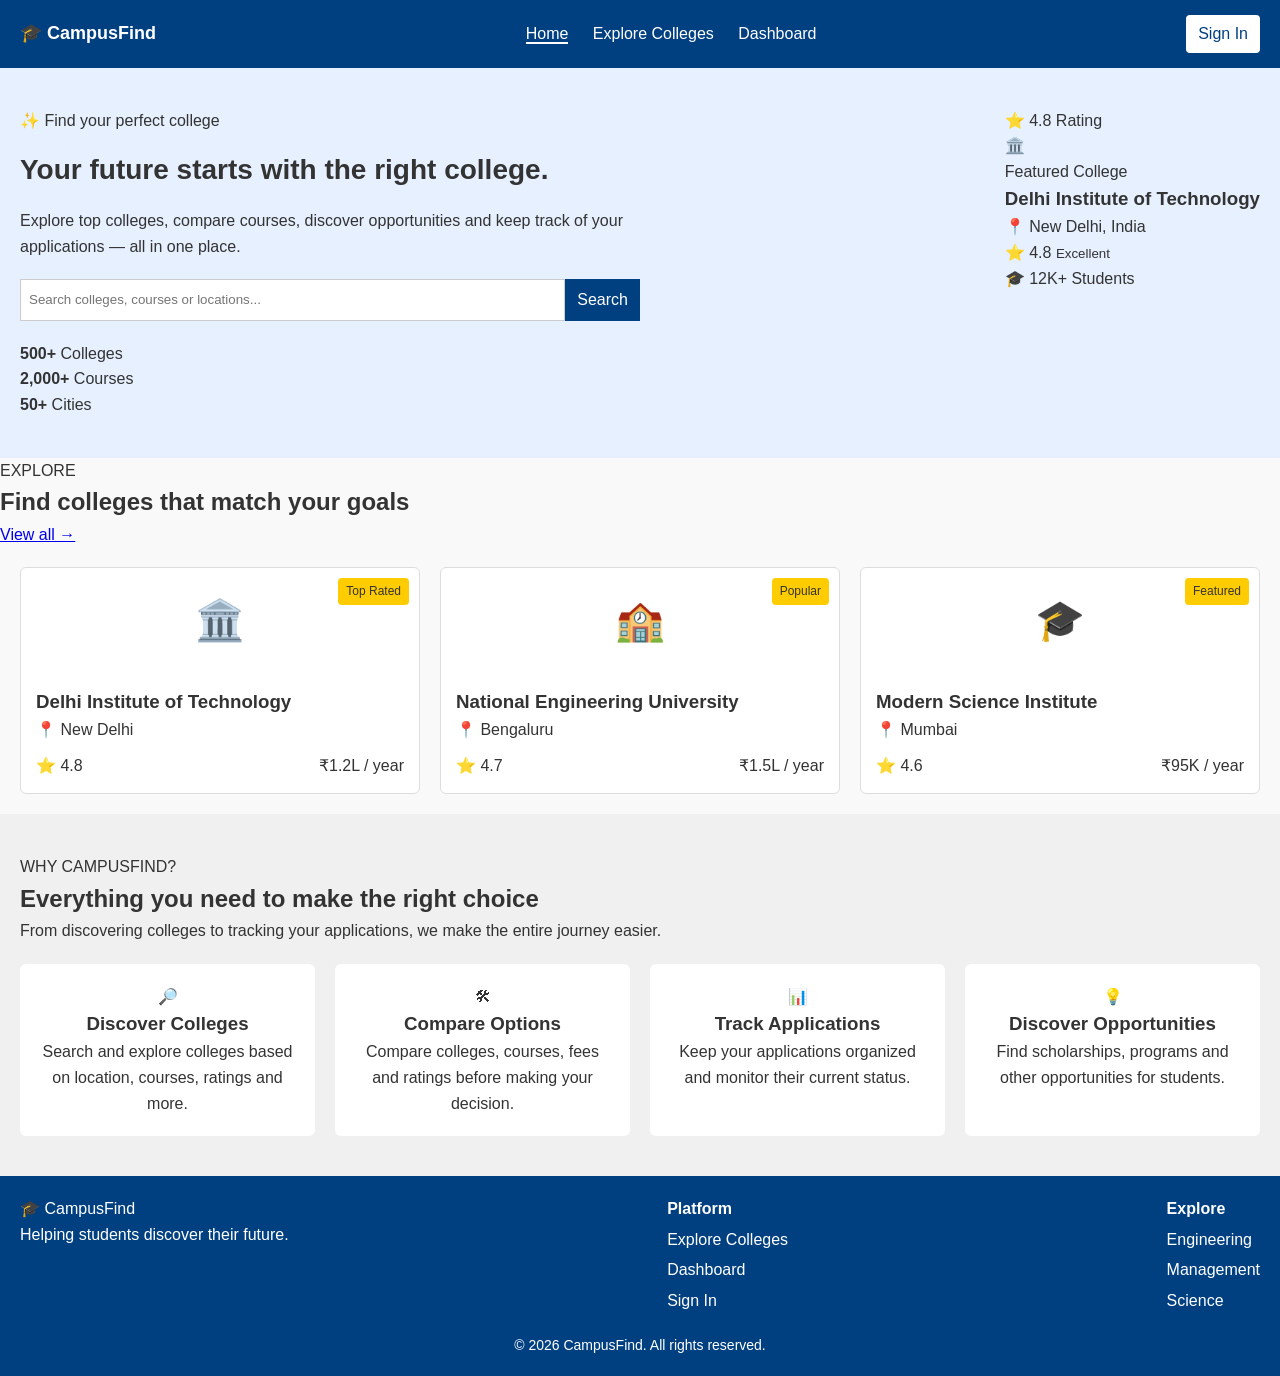
==== index.html @ fdd9dce4 "Made Login Page" ====
<!DOCTYPE html>
<html lang="en">
<head>
    <meta charset="UTF-8">
    <meta name="viewport" content="width=device-width, initial-scale=1.0">
    <title>CampusFind - Discover Your Future</title>
    <link rel="stylesheet" href="styleindex.css">
</head>

<body>

<header class="navbar">
    <div class="logo">
        <span>&#127891;</span> CampusFind
    </div>

    <nav>
        <a href="index.html" class="active">Home</a>
        <a href="colleges.html">Explore Colleges</a>
        <a href="dashboard.html">Dashboard</a>
    </nav>

    <a href="login.html" class="login-btn" target="_blank">Sign In</a>
</header>


<main>

<section class="hero">

    <div class="hero-content">

        <span class="badge">&#x2728; Find your perfect college</span>

        <h1>
            Your future starts
            <span>with the right college.</span>
        </h1>

        <p>
            Explore top colleges, compare courses, discover opportunities
            and keep track of your applications — all in one place.
        </p>

        <div class="search-box">
            <input type="text" placeholder="Search colleges, courses or locations...">
            <a href="colleges.html">Search</a>
        </div>

        <div class="hero-stats">

            <div>
                <strong>500+</strong>
                <span>Colleges</span>
            </div>

            <div>
                <strong>2,000+</strong>
                <span>Courses</span>
            </div>

            <div>
                <strong>50+</strong>
                <span>Cities</span>
            </div>

        </div>

    </div>

    <div class="hero-visual">

        <div class="floating-card card-one">
            &#x2B50; 4.8 Rating
        </div>

        <div class="college-preview">

            <div class="preview-image">
                🏛️
            </div>

            <div class="preview-content">
                <span>Featured College</span>
                <h3>Delhi Institute of Technology</h3>

                <p>&#128205; New Delhi, India</p>

                <div class="rating">
                    &#x2B50; 4.8 <small>Excellent</small>
                </div>
            </div>

        </div>

        <div class="floating-card card-two">
            &#127891; 12K+ Students
        </div>

    </div>

</section>


<section class="section">

    <div class="section-heading">
        <div>
            <span class="section-label">EXPLORE</span>
            <h2>Find colleges that match your goals</h2>
        </div>

        <a href="colleges.html" class="view-link">View all →</a>
    </div>


    <div class="college-grid">

        <article class="college-card">

            <div class="college-image blue">
                🏛️
                <span class="top-badge">Top Rated</span>
            </div>

            <div class="college-info">
                <h3>Delhi Institute of Technology</h3>
                <p>&#128205; New Delhi</p>

                <div class="card-bottom">
                    <span class="rating">&#x2B50; 4.8</span>
                    <span>₹1.2L / year</span>
                </div>
            </div>

        </article>


        <article class="college-card">

            <div class="college-image purple">
                🏫
                <span class="top-badge">Popular</span>
            </div>

            <div class="college-info">
                <h3>National Engineering University</h3>
                <p>&#128205; Bengaluru</p>

                <div class="card-bottom">
                    <span class="rating">&#x2B50; 4.7</span>
                    <span>₹1.5L / year</span>
                </div>
            </div>

        </article>


        <article class="college-card">

            <div class="college-image orange">
                &#127891;
                <span class="top-badge">Featured</span>
            </div>

            <div class="college-info">
                <h3>Modern Science Institute</h3>
                <p>&#128205; Mumbai</p>

                <div class="card-bottom">
                    <span class="rating">&#x2B50; 4.6</span>
                    <span>₹95K / year</span>
                </div>
            </div>

        </article>

    </div>

</section>


<section class="why-section">

    <div class="section-heading center">
        <span class="section-label">WHY CAMPUSFIND?</span>
        <h2>Everything you need to make the right choice</h2>
        <p>
            From discovering colleges to tracking your applications,
            we make the entire journey easier.
        </p>
    </div>


    <div class="features">

        <div class="feature">
            <div class="feature-icon">&#128270;</div>
            <h3>Discover Colleges</h3>
            <p>
                Search and explore colleges based on location,
                courses, ratings and more.
            </p>
        </div>

        <div class="feature">
            <div class="feature-icon">&#128736;</div>
            <h3>Compare Options</h3>
            <p>
                Compare colleges, courses, fees and ratings
                before making your decision.
            </p>
        </div>

        <div class="feature">
            <div class="feature-icon">&#128202;</div>
            <h3>Track Applications</h3>
            <p>
                Keep your applications organized and
                monitor their current status.
            </p>
        </div>

        <div class="feature">
            <div class="feature-icon">&#x1F4A1;</div>
            <h3>Discover Opportunities</h3>
            <p>
                Find scholarships, programs and other
                opportunities for students.
            </p>
        </div>

    </div>

</section>

</main>


<footer>

    <div class="footer-content">

        <div>
            <div class="logo">&#127891; CampusFind</div>
            <p>Helping students discover their future.</p>
        </div>

        <div>
            <h4>Platform</h4>
            <a href="colleges.html">Explore Colleges</a>
            <a href="dashboard.html">Dashboard</a>
            <a href="login.html">Sign In</a>
        </div>

        <div>
            <h4>Explore</h4>
            <a href="#">Engineering</a>
            <a href="#">Management</a>
            <a href="#">Science</a>
        </div>

    </div>

    <div class="copyright">
        &copy; 2026 CampusFind. All rights reserved.
    </div>

</footer>

</body>
</html>
---- styleindex.css ----
/* Reset default browser styles */
* {
  margin: 0;
  padding: 0;
  box-sizing: border-box;
}

/* Body styling */
body {
  font-family: Arial, sans-serif;
  line-height: 1.6;
  background: #f9f9f9;
  color: #333;
}

/* Navbar */
header.navbar {
  display: flex;
  justify-content: space-between;
  align-items: center;
  background: #004080;
  color: #fff;
  padding: 15px 20px;
}

header .logo {
  font-weight: bold;
  font-size: 18px;
}

header nav a {
  color: #fff;
  text-decoration: none;
  margin: 0 10px;
}

header nav a.active {
  border-bottom: 2px solid #fff;
}

.login-btn {
  background: #fff;
  color: #004080;
  padding: 6px 12px;
  border-radius: 4px;
  text-decoration: none;
}

/* Hero section */
.hero {
  display: flex;
  justify-content: space-between;
  padding: 40px 20px;
  background: #e6f0ff;
}

.hero-content {
  max-width: 50%;
}

.hero-content h1 {
  font-size: 28px;
  margin: 15px 0;
}

.hero-content p {
  margin-bottom: 20px;
}

.search-box {
  display: flex;
  margin-bottom: 20px;
}

.search-box input {
  flex: 1;
  padding: 8px;
  border: 1px solid #ccc;
}

.search-box a {
  background: #004080;
  color: #fff;
  padding: 8px 12px;
  text-decoration: none;
}

/* College grid */
.college-grid {
  display: flex;
  gap: 20px;
  padding: 20px;
}

.college-card {
  background: #fff;
  border: 1px solid #ddd;
  border-radius: 6px;
  overflow: hidden;
  flex: 1;
}

.college-image {
  font-size: 40px;
  text-align: center;
  padding: 20px;
  position: relative;
}

.top-badge {
  position: absolute;
  top: 10px;
  right: 10px;
  background: #ffcc00;
  padding: 4px 8px;
  font-size: 12px;
  border-radius: 4px;
}

.college-info {
  padding: 15px;
}

.card-bottom {
  display: flex;
  justify-content: space-between;
  margin-top: 10px;
}

/* Why section */
.why-section {
  background: #f0f0f0;
  padding: 40px 20px;
}

.features {
  display: flex;
  gap: 20px;
  margin-top: 20px;
}

.feature {
  background: #fff;
  padding: 20px;
  flex: 1;
  text-align: center;
  border-radius: 6px;
}

/* Footer */
footer {
  background: #004080;
  color: #fff;
  padding: 20px;
}

.footer-content {
  display: flex;
  justify-content: space-between;
  margin-bottom: 15px;
}

footer a {
  color: #fff;
  text-decoration: none;
  display: block;
  margin: 5px 0;
}

footer .copyright {
  text-align: center;
  font-size: 14px;
}
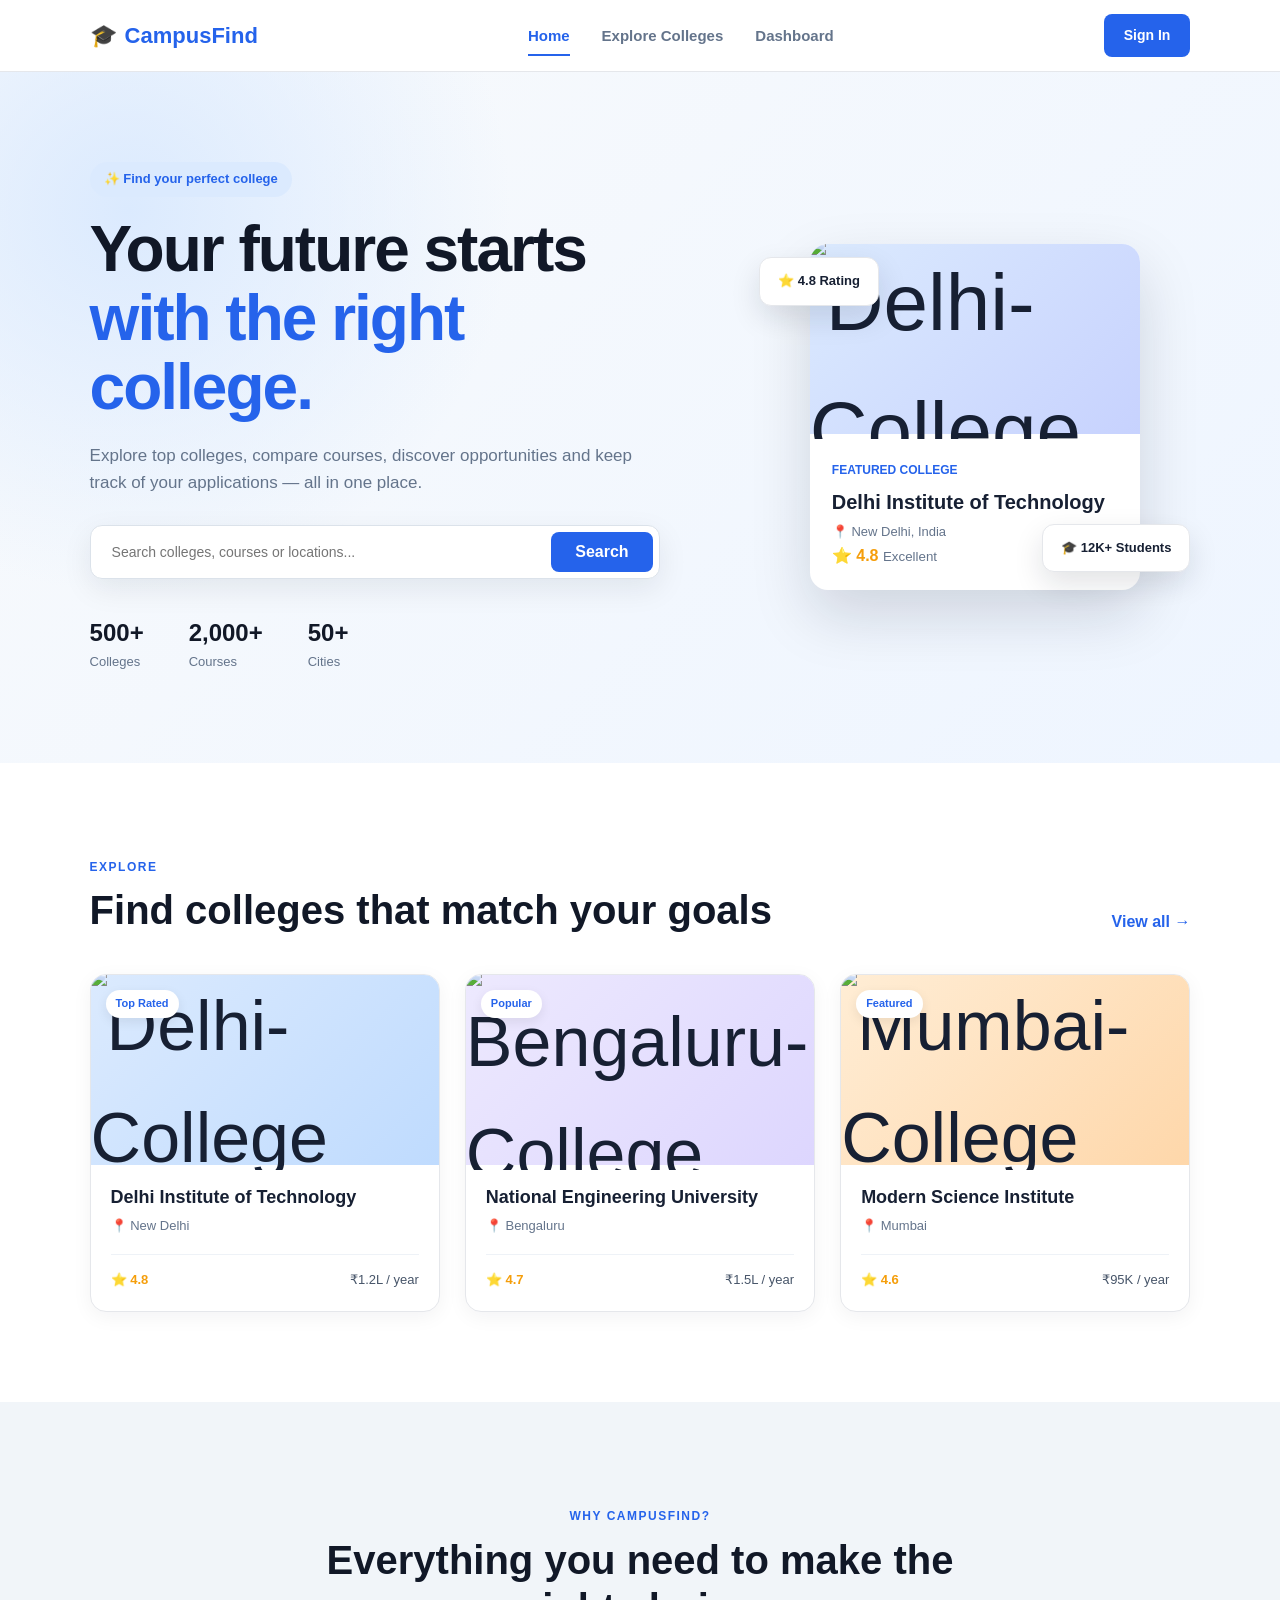
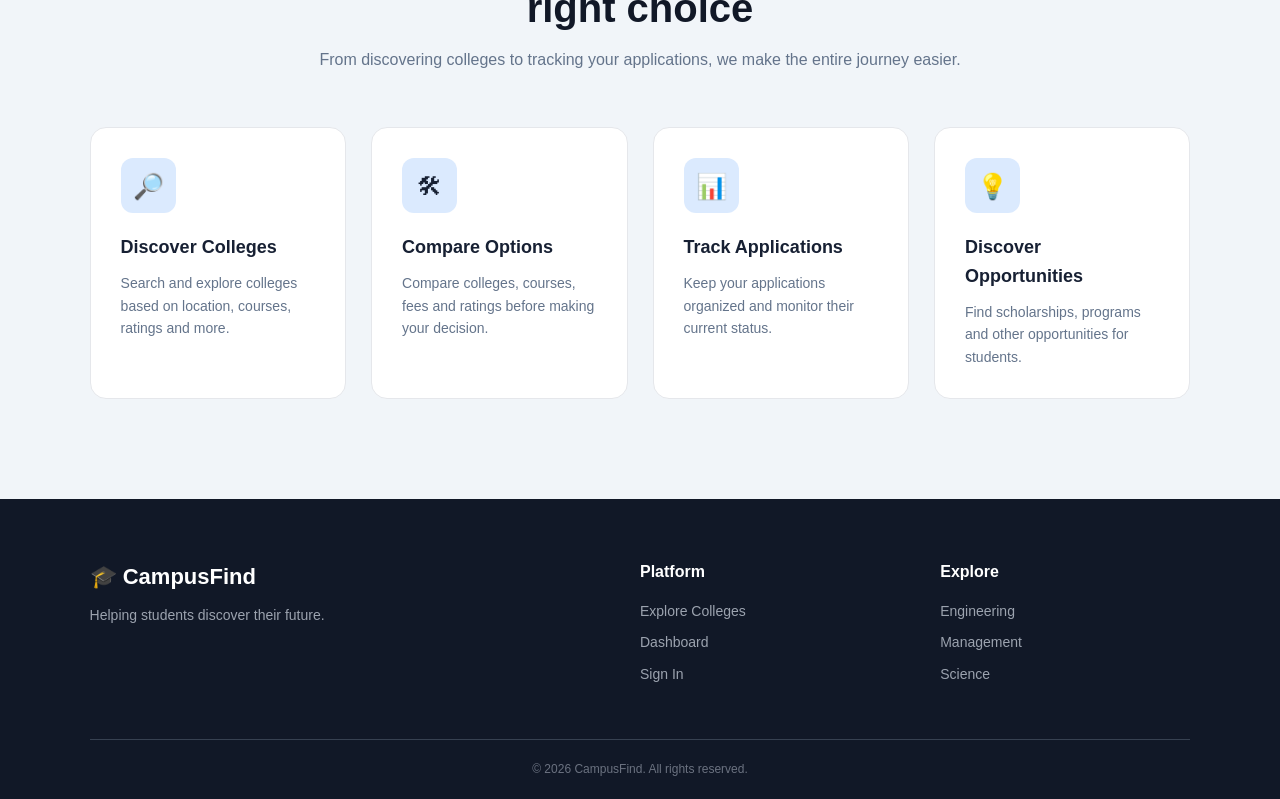
==== commit aa48079d: "Complete webpage with modified CSS" ====
--- a/index.html
+++ b/index.html
@@ -5,13 +5,16 @@
     <meta name="viewport" content="width=device-width, initial-scale=1.0">
     <title>CampusFind - Discover Your Future</title>
     <link rel="stylesheet" href="styleindex.css">
+    <link rel="preconnect" href="https://fonts.googleapis.com">
+    <link rel="preconnect" href="https://fonts.gstatic.com" crossorigin>
+    <link href="https://fonts.googleapis.com/css2?family=Poppins:ital,wght@0,100;0,200;0,300;0,400;0,500;0,600;0,700;0,800;0,900;1,100;1,200;1,300;1,400;1,500;1,600;1,700;1,800;1,900&display=swap" rel="stylesheet">
 </head>
 
 <body>
 
 <header class="navbar">
     <div class="logo">
-        <span>&#127891;</span> CampusFind
+        <span>&#127891;</span> CampusFind 
     </div>
 
     <nav>
@@ -77,7 +80,7 @@
         <div class="college-preview">
 
             <div class="preview-image">
-                🏛️
+                <img src="https://images.unsplash.com/photo-1607237138185-eedd9c632b0b?fm=jpg&q=60&w=3000&auto=format&fit=crop&ixlib=rb-4.1.0&ixid=M3wxMjA3fDB8MHxzZWFyY2h8Nnx8Y29sbGVnZSUyMGNhbXB1c3xlbnwwfHwwfHx8MA%3D%3D" alt="Delhi-College" width="100%" height="200px">
             </div>
 
             <div class="preview-content">
@@ -119,7 +122,7 @@
         <article class="college-card">
 
             <div class="college-image blue">
-                🏛️
+                <img src="https://images.unsplash.com/photo-1607237138185-eedd9c632b0b?fm=jpg&q=60&w=3000&auto=format&fit=crop&ixlib=rb-4.1.0&ixid=M3wxMjA3fDB8MHxzZWFyY2h8Nnx8Y29sbGVnZSUyMGNhbXB1c3xlbnwwfHwwfHx8MA%3D%3D" alt="Delhi-College" width="100%" height="200px">
                 <span class="top-badge">Top Rated</span>
             </div>
 
@@ -139,7 +142,7 @@
         <article class="college-card">
 
             <div class="college-image purple">
-                🏫
+                <img src="https://thumbs.dreamstime.com/b/hall-building-college-sunrise-63035568.jpg" alt="Bengaluru-College" width="100%" height="200px">
                 <span class="top-badge">Popular</span>
             </div>
 
@@ -159,7 +162,7 @@
         <article class="college-card">
 
             <div class="college-image orange">
-                &#127891;
+                <img src="https://hips.hearstapps.com/hmg-prod/images/berry-college-historic-campus-at-twilight-royalty-free-image-1652127954.jpg?crop=1.00xw:0.752xh;0.00160xw,0.120xh&resize=1200:*" alt="Mumbai-College" width="100%" height="200px">
                 <span class="top-badge">Featured</span>
             </div>
 
--- a/styleindex.css
+++ b/styleindex.css
@@ -1,173 +1,1136 @@
-/* Reset default browser styles */
+/* =========================================================
+   1. BASIC RESET
+   ========================================================= */
+
+/* Removes default browser spacing */
 * {
-  margin: 0;
-  padding: 0;
-  box-sizing: border-box;
-}
-
-/* Body styling */
+    margin: 0;
+    padding: 0;
+    box-sizing: border-box;
+}
+
+/* Smooth scrolling when moving between sections */
+html {
+    scroll-behavior: smooth;
+}
+
+/* Basic styling for the complete page */
 body {
-  font-family: Arial, sans-serif;
-  line-height: 1.6;
-  background: #f9f9f9;
-  color: #333;
-}
-
-/* Navbar */
-header.navbar {
-  display: flex;
-  justify-content: space-between;
-  align-items: center;
-  background: #004080;
-  color: #fff;
-  padding: 15px 20px;
-}
-
-header .logo {
-  font-weight: bold;
-  font-size: 18px;
-}
-
-header nav a {
-  color: #fff;
-  text-decoration: none;
-  margin: 0 10px;
-}
-
-header nav a.active {
-  border-bottom: 2px solid #fff;
-}
-
+    font-family: Arial, Helvetica, sans-serif;
+    background: #f8fafc;
+    color: #172033;
+    line-height: 1.6;
+}
+
+
+/* =========================================================
+   2. COMMON STYLES
+   ========================================================= */
+
+/* Removes default underline from links */
+a {
+    text-decoration: none;
+    color: inherit;
+}
+
+/* Keeps content from becoming too wide */
+main {
+    overflow: hidden;
+}
+
+
+/* =========================================================
+   3. NAVIGATION BAR
+   ========================================================= */
+
+.navbar {
+    width: 100%;
+    height: 72px;
+    padding: 0 7%;
+
+    display: flex;
+    align-items: center;
+    justify-content: space-between;
+
+    background: #ffffff;
+    border-bottom: 1px solid #e5e7eb;
+
+    position: sticky;
+    top: 0;
+    z-index: 1000;
+}
+
+
+/* Website logo */
+.logo {
+    display: flex;
+    align-items: center;
+    gap: 8px;
+
+    font-size: 22px;
+    font-weight: 800;
+    color: #2563eb;
+}
+
+
+/* Navigation links container */
+.navbar nav {
+    display: flex;
+    align-items: center;
+    gap: 32px;
+}
+
+
+/* Navigation links */
+.navbar nav a {
+    position: relative;
+
+    color: #64748b;
+    font-size: 15px;
+    font-weight: 600;
+
+    transition: color 0.3s ease;
+}
+
+
+/* Navigation hover effect */
+.navbar nav a:hover,
+.navbar nav a.active {
+    color: #2563eb;
+}
+
+
+/* Animated underline */
+.navbar nav a::after {
+    content: "";
+
+    position: absolute;
+    left: 0;
+    bottom: -8px;
+
+    width: 0;
+    height: 2px;
+
+    background: #2563eb;
+
+    transition: width 0.3s ease;
+}
+
+
+/* Shows underline when hovering */
+.navbar nav a:hover::after,
+.navbar nav a.active::after {
+    width: 100%;
+}
+
+
+/* Sign-in button */
 .login-btn {
-  background: #fff;
-  color: #004080;
-  padding: 6px 12px;
-  border-radius: 4px;
-  text-decoration: none;
-}
-
-/* Hero section */
+    padding: 10px 20px;
+
+    background: #2563eb;
+    color: white;
+
+    border-radius: 8px;
+
+    font-size: 14px;
+    font-weight: 700;
+
+    transition: all 0.3s ease;
+}
+
+
+/* Sign-in hover animation */
+.login-btn:hover {
+    background: #1d4ed8;
+    transform: translateY(-2px);
+
+    box-shadow: 0 8px 20px rgba(37, 99, 235, 0.25);
+}
+
+
+/* =========================================================
+   4. HERO SECTION
+   ========================================================= */
+
 .hero {
-  display: flex;
-  justify-content: space-between;
-  padding: 40px 20px;
-  background: #e6f0ff;
-}
-
+    min-height: 650px;
+    padding: 90px 7%;
+
+    display: flex;
+    align-items: center;
+    justify-content: space-between;
+    gap: 70px;
+
+    background:
+        radial-gradient(circle at 10% 20%, #dbeafe 0, transparent 30%),
+        linear-gradient(135deg, #f8fafc, #eef5ff);
+}
+
+
+/* Left side of hero */
 .hero-content {
-  max-width: 50%;
-}
-
-.hero-content h1 {
-  font-size: 28px;
-  margin: 15px 0;
-}
-
-.hero-content p {
-  margin-bottom: 20px;
-}
+    max-width: 620px;
+
+    animation: slideFromLeft 0.8s ease forwards;
+}
+
+
+/* Small label above heading */
+.badge {
+    display: inline-block;
+
+    padding: 7px 14px;
+    margin-bottom: 18px;
+
+    background: #dbeafe;
+    color: #2563eb;
+
+    border-radius: 30px;
+
+    font-size: 13px;
+    font-weight: 700;
+}
+
+
+/* Main heading */
+.hero h1 {
+    margin-bottom: 20px;
+
+    font-size: clamp(42px, 5vw, 68px);
+    line-height: 1.08;
+    letter-spacing: -2px;
+
+    color: #111827;
+}
+
+
+/* Highlighted part of heading */
+.hero h1 span {
+    display: block;
+    color: #2563eb;
+}
+
+
+/* Hero description */
+.hero-content > p {
+    max-width: 560px;
+    margin-bottom: 28px;
+
+    color: #64748b;
+    font-size: 17px;
+}
+
+
+/* =========================================================
+   5. SEARCH BOX
+   ========================================================= */
 
 .search-box {
-  display: flex;
-  margin-bottom: 20px;
-}
-
+    max-width: 570px;
+
+    display: flex;
+
+    background: white;
+    padding: 6px;
+
+    border: 1px solid #dbe2ea;
+    border-radius: 12px;
+
+    box-shadow: 0 10px 30px rgba(15, 23, 42, 0.08);
+
+    transition: all 0.3s ease;
+}
+
+
+/* Search box focus effect */
+.search-box:focus-within {
+    border-color: #2563eb;
+
+    box-shadow:
+        0 0 0 4px rgba(37, 99, 235, 0.1),
+        0 10px 30px rgba(15, 23, 42, 0.08);
+}
+
+
+/* Search input */
 .search-box input {
-  flex: 1;
-  padding: 8px;
-  border: 1px solid #ccc;
-}
-
+    flex: 1;
+
+    border: none;
+    outline: none;
+
+    padding: 12px 15px;
+
+    font-size: 14px;
+    color: #172033;
+}
+
+
+/* Search button */
 .search-box a {
-  background: #004080;
-  color: #fff;
-  padding: 8px 12px;
-  text-decoration: none;
-}
-
-/* College grid */
+    display: flex;
+    align-items: center;
+    justify-content: center;
+
+    padding: 0 24px;
+
+    background: #2563eb;
+    color: white;
+
+    border-radius: 8px;
+
+    font-weight: 700;
+
+    transition: background 0.3s ease;
+}
+
+
+/* Search button hover */
+.search-box a:hover {
+    background: #1d4ed8;
+}
+
+
+/* =========================================================
+   6. HERO STATISTICS
+   ========================================================= */
+
+.hero-stats {
+    display: flex;
+    gap: 45px;
+
+    margin-top: 35px;
+}
+
+
+/* Individual statistic */
+.hero-stats div {
+    display: flex;
+    flex-direction: column;
+}
+
+
+/* Number */
+.hero-stats strong {
+    font-size: 24px;
+    color: #111827;
+}
+
+
+/* Label */
+.hero-stats span {
+    color: #64748b;
+    font-size: 13px;
+}
+
+
+/* =========================================================
+   7. HERO VISUAL
+   ========================================================= */
+
+.hero-visual {
+    width: 440px;
+    min-height: 400px;
+
+    position: relative;
+
+    display: flex;
+    align-items: center;
+    justify-content: center;
+
+    animation: slideFromRight 0.8s ease forwards;
+}
+
+
+/* Main college preview card */
+.college-preview {
+    width: 330px;
+
+    background: white;
+
+    border-radius: 18px;
+
+    overflow: hidden;
+
+    box-shadow: 0 25px 60px rgba(15, 23, 42, 0.15);
+
+    transition: transform 0.4s ease;
+}
+
+
+/* Card hover */
+.college-preview:hover {
+    transform: translateY(-8px) rotate(1deg);
+}
+
+
+/* Fake image area */
+.preview-image {
+    height: 190px;
+
+    display: flex;
+    align-items: center;
+    justify-content: center;
+
+    font-size: 80px;
+
+    background:
+        linear-gradient(135deg, #dbeafe, #c7d2fe);
+}
+
+
+/* Preview information */
+.preview-content {
+    padding: 22px;
+}
+
+
+/* Featured label */
+.preview-content > span {
+    color: #2563eb;
+
+    font-size: 12px;
+    font-weight: 700;
+    text-transform: uppercase;
+}
+
+
+/* College name */
+.preview-content h3 {
+    margin: 7px 0;
+
+    font-size: 20px;
+    line-height: 1.3;
+}
+
+
+/* Location */
+.preview-content p {
+    color: #64748b;
+    font-size: 13px;
+}
+
+
+/* Rating */
+.rating {
+    color: #f59e0b;
+    font-weight: 700;
+}
+
+
+/* Small text inside rating */
+.rating small {
+    color: #64748b;
+    font-weight: 500;
+}
+
+
+/* =========================================================
+   8. FLOATING CARDS
+   ========================================================= */
+
+.floating-card {
+    position: absolute;
+
+    padding: 13px 18px;
+
+    background: white;
+
+    border: 1px solid #e5e7eb;
+    border-radius: 12px;
+
+    font-size: 13px;
+    font-weight: 700;
+
+    box-shadow: 0 12px 30px rgba(15, 23, 42, 0.12);
+
+    animation: floating 3s ease-in-out infinite;
+}
+
+
+/* First floating card */
+.card-one {
+    top: 40px;
+    left: 0;
+}
+
+
+/* Second floating card */
+.card-two {
+    right: 0;
+    bottom: 45px;
+
+    animation-delay: 1s;
+}
+
+
+/* =========================================================
+   9. GENERAL SECTION
+   ========================================================= */
+
+.section {
+    padding: 90px 7%;
+    background: white;
+}
+
+
+/* Heading area */
+.section-heading {
+    margin-bottom: 40px;
+
+    display: flex;
+    align-items: flex-end;
+    justify-content: space-between;
+    gap: 20px;
+}
+
+
+/* Small section label */
+.section-label {
+    color: #2563eb;
+
+    font-size: 12px;
+    font-weight: 800;
+
+    letter-spacing: 1.5px;
+}
+
+
+/* Section heading */
+.section-heading h2 {
+    margin-top: 8px;
+
+    font-size: clamp(28px, 4vw, 40px);
+    line-height: 1.2;
+
+    color: #111827;
+}
+
+
+/* View all link */
+.view-link {
+    color: #2563eb;
+    font-weight: 700;
+
+    transition: transform 0.3s ease;
+}
+
+
+/* View link animation */
+.view-link:hover {
+    transform: translateX(5px);
+}
+
+
+/* =========================================================
+   10. COLLEGE GRID
+   ========================================================= */
+
 .college-grid {
-  display: flex;
-  gap: 20px;
-  padding: 20px;
-}
-
+    display: grid;
+
+    grid-template-columns: repeat(3, 1fr);
+
+    gap: 25px;
+}
+
+
+/* College card */
 .college-card {
-  background: #fff;
-  border: 1px solid #ddd;
-  border-radius: 6px;
-  overflow: hidden;
-  flex: 1;
-}
-
+    background: white;
+
+    border: 1px solid #e5e7eb;
+    border-radius: 16px;
+
+    overflow: hidden;
+
+    box-shadow: 0 5px 20px rgba(15, 23, 42, 0.05);
+
+    transition: all 0.35s ease;
+}
+
+
+/* College card hover */
+.college-card:hover {
+    transform: translateY(-8px);
+
+    box-shadow: 0 18px 40px rgba(15, 23, 42, 0.12);
+
+    border-color: #bfdbfe;
+}
+
+
+/* College image */
 .college-image {
-  font-size: 40px;
-  text-align: center;
-  padding: 20px;
-  position: relative;
-}
-
+    height: 190px;
+
+    position: relative;
+
+    display: flex;
+    align-items: center;
+    justify-content: center;
+
+    font-size: 70px;
+}
+
+
+/* Different card backgrounds */
+.college-image.blue {
+    background: linear-gradient(135deg, #dbeafe, #bfdbfe);
+}
+
+.college-image.purple {
+    background: linear-gradient(135deg, #ede9fe, #ddd6fe);
+}
+
+.college-image.orange {
+    background: linear-gradient(135deg, #ffedd5, #fed7aa);
+}
+
+
+/* Badge on college image */
 .top-badge {
-  position: absolute;
-  top: 10px;
-  right: 10px;
-  background: #ffcc00;
-  padding: 4px 8px;
-  font-size: 12px;
-  border-radius: 4px;
-}
-
+    position: absolute;
+
+    top: 15px;
+    left: 15px;
+
+    padding: 5px 10px;
+
+    background: white;
+
+    border-radius: 20px;
+
+    color: #2563eb;
+
+    font-size: 11px;
+    font-weight: 800;
+
+    box-shadow: 0 4px 12px rgba(0, 0, 0, 0.08);
+}
+
+
+/* College information */
 .college-info {
-  padding: 15px;
-}
-
+    padding: 20px;
+}
+
+
+/* College title */
+.college-info h3 {
+    margin-bottom: 6px;
+
+    font-size: 18px;
+    line-height: 1.35;
+}
+
+
+/* College location */
+.college-info p {
+    margin-bottom: 18px;
+
+    color: #64748b;
+    font-size: 13px;
+}
+
+
+/* Bottom information */
 .card-bottom {
-  display: flex;
-  justify-content: space-between;
-  margin-top: 10px;
-}
-
-/* Why section */
+    display: flex;
+    align-items: center;
+    justify-content: space-between;
+
+    padding-top: 15px;
+
+    border-top: 1px solid #eef2f7;
+
+    color: #475569;
+    font-size: 13px;
+}
+
+
+/* =========================================================
+   11. WHY CAMPUSFIND SECTION
+   ========================================================= */
+
 .why-section {
-  background: #f0f0f0;
-  padding: 40px 20px;
-}
-
+    padding: 100px 7%;
+
+    background: #f1f5f9;
+}
+
+
+/* Centered heading */
+.section-heading.center {
+    display: block;
+
+    max-width: 700px;
+
+    margin: 0 auto 55px;
+
+    text-align: center;
+}
+
+
+/* Description below heading */
+.section-heading.center p {
+    margin-top: 15px;
+
+    color: #64748b;
+}
+
+
+/* Features grid */
 .features {
-  display: flex;
-  gap: 20px;
-  margin-top: 20px;
-}
-
+    display: grid;
+
+    grid-template-columns: repeat(4, 1fr);
+
+    gap: 25px;
+}
+
+
+/* Individual feature */
 .feature {
-  background: #fff;
-  padding: 20px;
-  flex: 1;
-  text-align: center;
-  border-radius: 6px;
-}
-
-/* Footer */
+    padding: 30px;
+
+    background: white;
+
+    border: 1px solid #e5e7eb;
+    border-radius: 16px;
+
+    transition: all 0.35s ease;
+}
+
+
+/* Feature hover */
+.feature:hover {
+    transform: translateY(-7px);
+
+    border-color: #bfdbfe;
+
+    box-shadow: 0 15px 35px rgba(15, 23, 42, 0.08);
+}
+
+
+/* Feature icon */
+.feature-icon {
+    width: 55px;
+    height: 55px;
+
+    margin-bottom: 20px;
+
+    display: flex;
+    align-items: center;
+    justify-content: center;
+
+    background: #dbeafe;
+
+    border-radius: 12px;
+
+    font-size: 25px;
+
+    transition: transform 0.3s ease;
+}
+
+
+/* Icon animation when card is hovered */
+.feature:hover .feature-icon {
+    transform: scale(1.12) rotate(5deg);
+}
+
+
+/* Feature title */
+.feature h3 {
+    margin-bottom: 10px;
+
+    font-size: 18px;
+}
+
+
+/* Feature description */
+.feature p {
+    color: #64748b;
+    font-size: 14px;
+}
+
+
+/* =========================================================
+   12. FOOTER
+   ========================================================= */
+
 footer {
-  background: #004080;
-  color: #fff;
-  padding: 20px;
-}
-
+    background: #111827;
+    color: white;
+
+    padding: 60px 7% 20px;
+}
+
+
+/* Footer columns */
 .footer-content {
-  display: flex;
-  justify-content: space-between;
-  margin-bottom: 15px;
-}
-
-footer a {
-  color: #fff;
-  text-decoration: none;
-  display: block;
-  margin: 5px 0;
-}
-
-footer .copyright {
-  text-align: center;
-  font-size: 14px;
-}
+    display: grid;
+
+    grid-template-columns: 2fr 1fr 1fr;
+
+    gap: 50px;
+
+    padding-bottom: 45px;
+
+    border-bottom: 1px solid #374151;
+}
+
+
+/* Footer logo */
+.footer-content .logo {
+    color: white;
+}
+
+
+/* Footer description */
+.footer-content p {
+    margin-top: 10px;
+
+    color: #9ca3af;
+
+    font-size: 14px;
+}
+
+
+/* Footer headings */
+.footer-content h4 {
+    margin-bottom: 15px;
+}
+
+
+/* Footer links */
+.footer-content a {
+    display: block;
+
+    margin-bottom: 9px;
+
+    color: #9ca3af;
+
+    font-size: 14px;
+
+    transition: color 0.3s ease, transform 0.3s ease;
+}
+
+
+/* Footer link hover */
+.footer-content a:hover {
+    color: white;
+    transform: translateX(4px);
+}
+
+
+/* Copyright */
+.copyright {
+    padding-top: 20px;
+
+    text-align: center;
+
+    color: #6b7280;
+
+    font-size: 12px;
+}
+
+
+/* =========================================================
+   13. ANIMATIONS
+   ========================================================= */
+
+/* Hero left animation */
+@keyframes slideFromLeft {
+
+    from {
+        opacity: 0;
+        transform: translateX(-40px);
+    }
+
+    to {
+        opacity: 1;
+        transform: translateX(0);
+    }
+}
+
+
+/* Hero right animation */
+@keyframes slideFromRight {
+
+    from {
+        opacity: 0;
+        transform: translateX(40px);
+    }
+
+    to {
+        opacity: 1;
+        transform: translateX(0);
+    }
+}
+
+
+/* Floating card animation */
+@keyframes floating {
+
+    0%,
+    100% {
+        transform: translateY(0);
+    }
+
+    50% {
+        transform: translateY(-10px);
+    }
+}
+
+
+/* =========================================================
+   14. TABLET RESPONSIVENESS
+   ========================================================= */
+
+@media (max-width: 1000px) {
+
+    .hero {
+        padding: 70px 5%;
+        gap: 40px;
+    }
+
+    .hero-visual {
+        width: 380px;
+    }
+
+    .college-grid {
+        grid-template-columns: repeat(2, 1fr);
+    }
+
+    .features {
+        grid-template-columns: repeat(2, 1fr);
+    }
+
+    .navbar {
+        padding: 0 5%;
+    }
+
+    .section,
+    .why-section {
+        padding-left: 5%;
+        padding-right: 5%;
+    }
+
+    footer {
+        padding-left: 5%;
+        padding-right: 5%;
+    }
+}
+
+
+/* =========================================================
+   15. MOBILE RESPONSIVENESS
+   ========================================================= */
+
+@media (max-width: 700px) {
+
+    /* Navigation */
+    .navbar {
+        height: auto;
+
+        padding: 18px 5%;
+
+        flex-wrap: wrap;
+
+        gap: 15px;
+    }
+
+
+    /* Navigation links become smaller */
+    .navbar nav {
+        order: 3;
+
+        width: 100%;
+
+        justify-content: center;
+
+        gap: 20px;
+    }
+
+
+    .navbar nav a {
+        font-size: 13px;
+    }
+
+
+    .login-btn {
+        padding: 8px 14px;
+    }
+
+
+    /* Hero becomes one column */
+    .hero {
+        padding: 60px 5%;
+
+        flex-direction: column;
+
+        text-align: center;
+    }
+
+
+    .hero-content {
+        width: 100%;
+    }
+
+
+    .hero h1 {
+        font-size: clamp(38px, 10vw, 52px);
+
+        letter-spacing: -1px;
+    }
+
+
+    .hero-content > p {
+        margin-left: auto;
+        margin-right: auto;
+
+        font-size: 15px;
+    }
+
+
+    /* Search box */
+    .search-box {
+        width: 100%;
+    }
+
+
+    .search-box input {
+        min-width: 0;
+    }
+
+
+    .search-box a {
+        padding: 0 18px;
+    }
+
+
+    /* Statistics */
+    .hero-stats {
+        justify-content: center;
+
+        gap: 25px;
+    }
+
+
+    /* Hero visual */
+    .hero-visual {
+        width: 100%;
+        min-height: 360px;
+    }
+
+
+    .college-preview {
+        width: min(330px, 85%);
+    }
+
+
+    .floating-card {
+        font-size: 11px;
+
+        padding: 10px 13px;
+    }
+
+
+    .card-one {
+        left: 3%;
+    }
+
+
+    .card-two {
+        right: 3%;
+    }
+
+
+    /* Sections */
+    .section,
+    .why-section {
+        padding-top: 65px;
+        padding-bottom: 65px;
+    }
+
+
+    /* Section heading */
+    .section-heading {
+        align-items: flex-start;
+
+        flex-direction: column;
+
+        margin-bottom: 30px;
+    }
+
+
+    /* College cards */
+    .college-grid {
+        grid-template-columns: 1fr;
+    }
+
+
+    /* Features */
+    .features {
+        grid-template-columns: 1fr;
+    }
+
+
+    /* Footer */
+    .footer-content {
+        grid-template-columns: 1fr;
+
+        gap: 30px;
+    }
+}
+
+
+/* =========================================================
+   16. VERY SMALL MOBILE DEVICES
+   ========================================================= */
+
+@media (max-width: 400px) {
+
+    .navbar nav {
+        gap: 12px;
+    }
+
+
+    .navbar nav a {
+        font-size: 12px;
+    }
+
+
+    .hero-stats {
+        gap: 18px;
+    }
+
+
+    .hero-stats strong {
+        font-size: 20px;
+    }
+
+
+    .search-box {
+        flex-direction: column;
+
+        padding: 5px;
+    }
+
+
+    .search-box input {
+        width: 100%;
+    }
+
+
+    .search-box a {
+        min-height: 44px;
+    }
+
+
+    .floating-card {
+        display: none;
+    }
+}
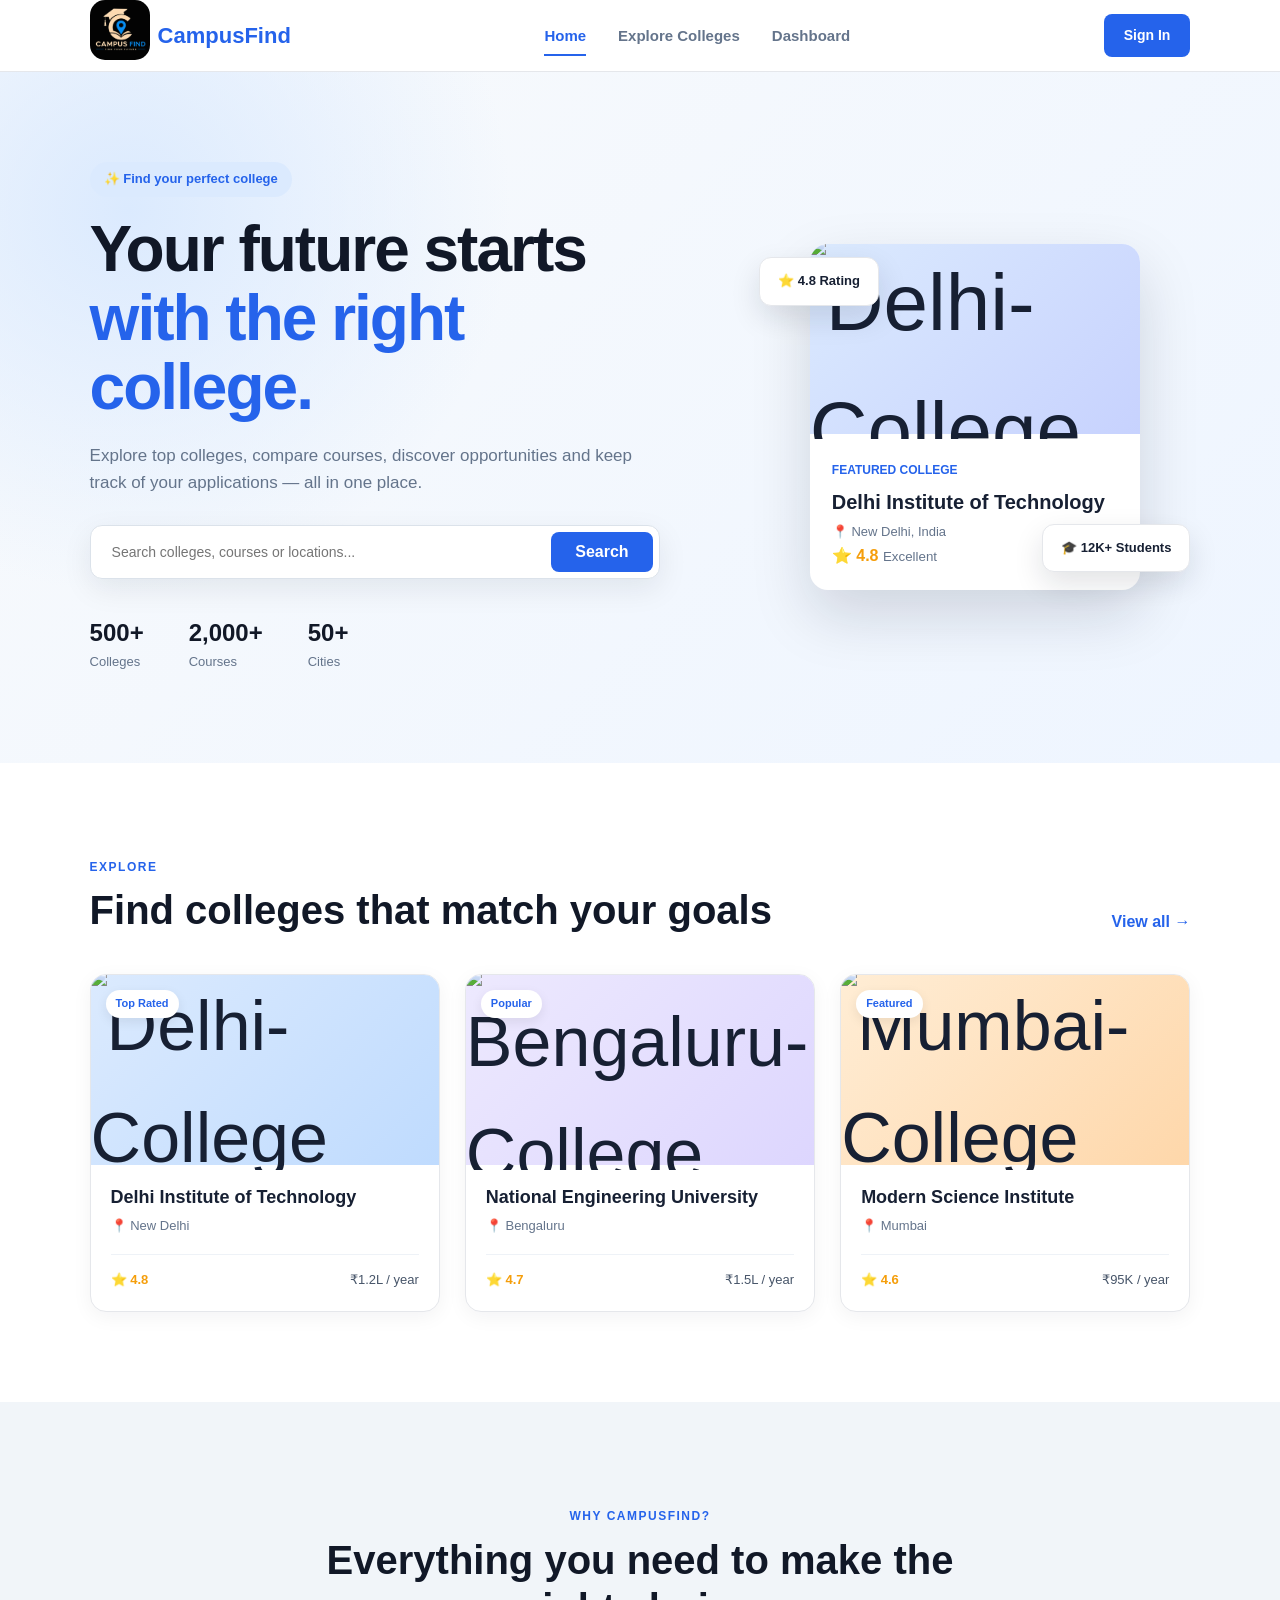
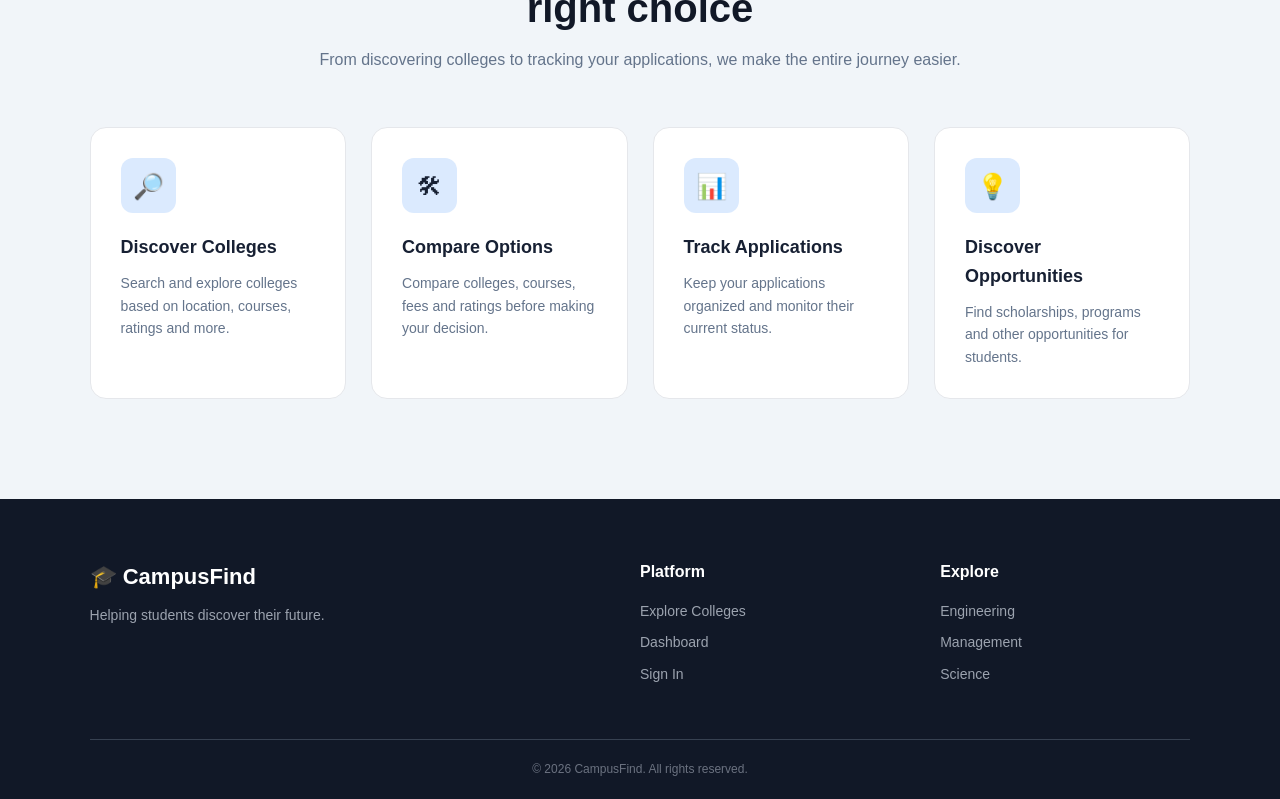
==== commit 52b2873d: "Added Website Logo and Used filter for them" ====
--- a/index.html
+++ b/index.html
@@ -14,7 +14,7 @@
 
 <header class="navbar">
     <div class="logo">
-        <span>&#127891;</span> CampusFind 
+        <span><img src="Web logo image Campusfind.png" alt="Web-logo"></span> CampusFind 
     </div>
 
     <nav>
--- a/styleindex.css
+++ b/styleindex.css
@@ -71,6 +71,12 @@
     font-weight: 800;
     color: #2563eb;
 }
+.logo img{
+    width: 100%;
+    height: 60px;
+    border-radius: 15px;
+    filter: invert(1);
+}
 
 
 /* Navigation links container */
